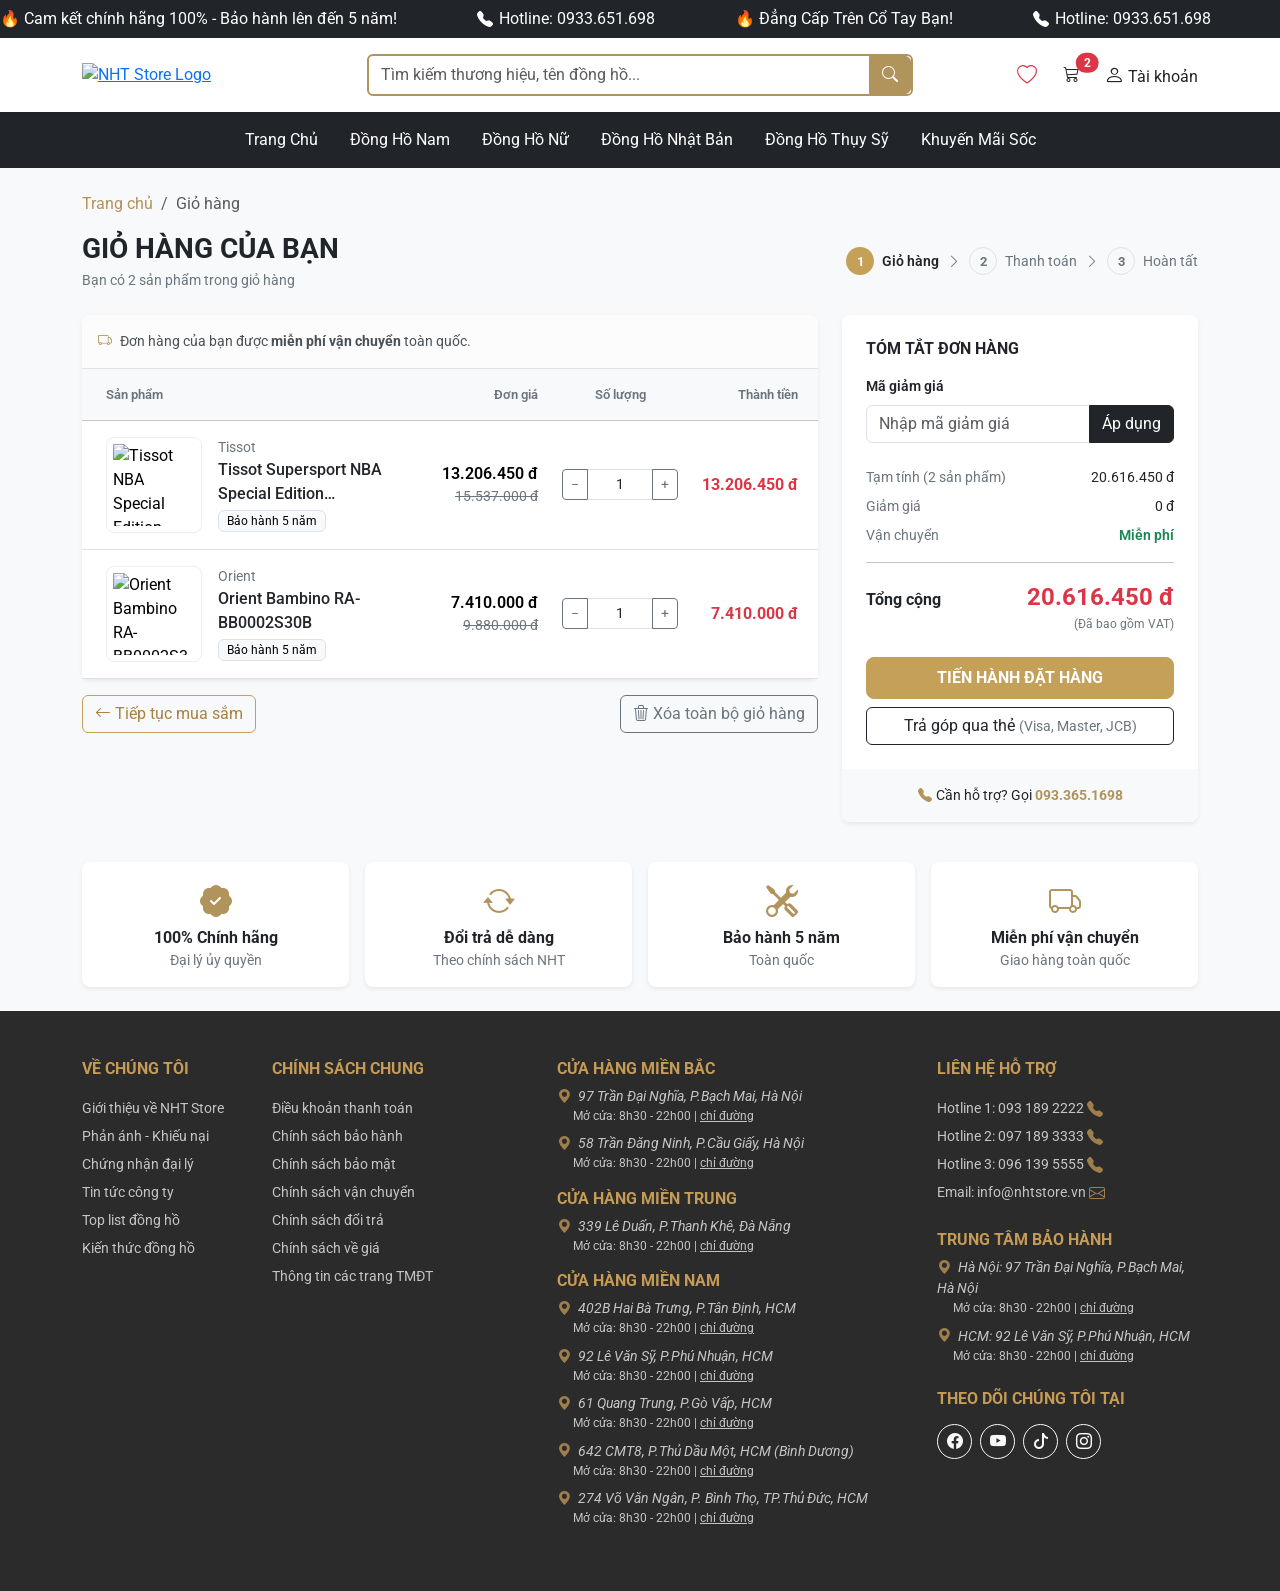
==== cart.html @ 2226ea88 "Add files via upload" ====
<!DOCTYPE html>
<html lang="vi">

<head>
    <meta charset="UTF-8">
    <meta name="viewport" content="width=device-width, initial-scale=1.0">
    <title>Giỏ hàng - NHT Store</title>
    <link href="https://cdn.jsdelivr.net/npm/bootstrap@5.3.3/dist/css/bootstrap.min.css" rel="stylesheet">
    <link href="https://cdn.jsdelivr.net/npm/bootstrap-icons@1.11.3/font/bootstrap-icons.min.css" rel="stylesheet">
    <link href="https://fonts.googleapis.com/css2?family=Roboto:wght@300;400;500;700&display=swap" rel="stylesheet">
    <link rel="stylesheet" href="style.css">
    <style>
        /* Ảnh sản phẩm trong giỏ */
        .cart-thumb {
            width: 96px;
            height: 96px;
            object-fit: contain;
            background: #fff;
            border: 1px solid #eee;
            border-radius: 8px;
            padding: 6px;
        }

        /* Tên sản phẩm (tối đa 2 dòng) */
        .cart-name {
            display: -webkit-box;
            -webkit-line-clamp: 2;
            -webkit-box-orient: vertical;
            overflow: hidden;
        }

        /* Bảng giỏ hàng */
        .cart-table th {
            font-size: 0.8rem;
            font-weight: 600;
            color: #6c757d;
            white-space: nowrap;
        }

        .cart-table td,
        /* Bảng giỏ hàng */
        .cart-table th {
            padding: 1rem 0.75rem;
        }

        /* Ô chọn số lượng */
        .qty-group {
            width: 116px;
        }

        /* Nút vàng đặc */
        .btn-gold-solid {
            background-color: #c5a059;
            border-color: #c5a059;
            color: #fff;
            font-weight: 700;
        }

        .btn-gold-solid:hover {
            background-color: #a9803d;
            border-color: #a9803d;
            color: #fff;
        }

        /* Nút viền vàng */
        .btn-outline-gold {
            border-color: #c5a059;
            color: #a9803d;
        }

        .btn-outline-gold:hover {
            background-color: #c5a059;
            border-color: #c5a059;
            color: #fff;
        }

        /* Khung tóm tắt đơn hàng */
        .summary-sticky {
            position: sticky;
            top: 100px;
        }

        /* Viền vàng khi focus ô nhập */
        .form-control:focus {
            border-color: #c5a059;
            box-shadow: 0 0 0 0.2rem rgba(197, 160, 89, 0.25);
        }

        /* Chấm số các bước đặt hàng */
        .step-dot {
            width: 28px;
            height: 28px;
            font-size: 0.8rem;
        }
    </style>
</head>

<body class="bg-light">

    <!-- TOP BAR -->
    <div class="bg-dark text-white overflow-hidden d-flex align-items-center marquee-wrapper fs-7 pt-3 pb-3 lh-1">
        <div class="marquee-track d-flex">
            <div class="marquee-content d-flex align-items-center flex-shrink-0 text-nowrap">
                <span class="d-inline-flex align-items-center">🔥 Cam kết chính hãng 100% - Bảo hành lên đến 5 năm!</span>
                <span class="d-inline-flex align-items-center"><i class="bi bi-telephone-fill"></i> Hotline: 0933.651.698</span>
            </div>
            <div class="marquee-content d-flex align-items-center flex-shrink-0 text-nowrap">
                <span class="d-inline-flex align-items-center">🔥 Đẳng Cấp Trên Cổ Tay Bạn!</span>
                <span class="d-inline-flex align-items-center"><i class="bi bi-telephone-fill"></i> Hotline: 0933.651.698</span>
            </div>
            <div class="marquee-content d-flex align-items-center flex-shrink-0 text-nowrap">
                <span class="d-inline-flex align-items-center">🔥 Cam kết chính hãng 100% - Bảo hành lên đến 5 năm!</span>
                <span class="d-inline-flex align-items-center"><i class="bi bi-telephone-fill"></i> Hotline: 0933.651.698</span>
            </div>
            <div class="marquee-content d-flex align-items-center flex-shrink-0 text-nowrap">
                <span class="d-inline-flex align-items-center">🔥 Đẳng Cấp Trên Cổ Tay Bạn!</span>
                <span class="d-inline-flex align-items-center"><i class="bi bi-telephone-fill"></i> Hotline: 0933.651.698</span>
            </div>
        </div>
    </div>

    <!-- NAVBAR -->
    <header class="bg-white shadow-sm sticky-top">
        <div class="container py-3">
            <div class="row align-items-center">
                <div class="col-lg-3 col-6">
                    <a href="index.html">
                        <img src="/Project MindX/images/logo.png" alt="NHT Store Logo" style="height: 64px;">
                    </a>
                </div>
                <div class="col-lg-6 d-none d-lg-block">
                    <div class="input-group search-box border border-2 rounded overflow-hidden">
                        <input type="text" class="form-control border-0 shadow-none" placeholder="Tìm kiếm thương hiệu, tên đồng hồ...">
                        <button class="btn btn-gold text-white" type="button"><i class="bi bi-search"></i></button>
                    </div>
                </div>
                <div class="col-lg-3 col-6 d-flex align-items-center justify-content-end gap-3">
                    <a href="wishlist.html" class="text-danger text-decoration-none d-none d-sm-inline"><i
                            class="bi bi-heart fs-5"></i></a>
                    <a href="cart.html"
                        class="btn position-relative d-flex align-items-center justify-content-center p-0"
                        style="width: 35px; height: 35px;">
                        <i class="bi bi-cart3"></i>
                        <span
                            class="position-absolute top-0 start-100 translate-middle mt-1 badge rounded-pill bg-danger">2</span>
                    </a>
                    <a href="login.html" class="text-dark text-decoration-none d-none d-sm-inline"><i
                            class="bi bi-person fs-5"></i> Tài khoản</a>
                </div>
            </div>
        </div>
    </header>

    <!-- NAVIGATION -->
    <nav class="navbar navbar-expand-lg navbar-dark bg-dark">
        <div class="container">
            <button class="navbar-toggler" type="button" data-bs-toggle="collapse" data-bs-target="#navbarNav">
                <span class="navbar-toggler-icon"></span>
            </button>
            <div class="collapse navbar-collapse" id="navbarNav">
                <ul class="navbar-nav mx-auto">
                    <li class="nav-item px-2"><a class="nav-link text-white" href="index.html">Trang Chủ</a></li>
                    <li class="nav-item px-2"><a class="nav-link text-white" href="#">Đồng Hồ Nam</a></li>
                    <li class="nav-item px-2"><a class="nav-link text-white" href="#">Đồng Hồ Nữ</a></li>
                    <li class="nav-item px-2"><a class="nav-link text-white" href="#">Đồng Hồ Nhật Bản</a></li>
                    <li class="nav-item px-2"><a class="nav-link text-white" href="#">Đồng Hồ Thụy Sỹ</a></li>
                    <li class="nav-item px-2"><a class="nav-link text-white" href="#">Khuyến Mãi Sốc</a></li>
                </ul>
            </div>
        </div>
    </nav>

    <!-- GIỎ HÀNG -->
    <main class="container my-4">

        <!-- đường dẫn trang -->
        <nav aria-label="breadcrumb">
            <ol class="breadcrumb small mb-3">
                <li class="breadcrumb-item"><a href="index.html" class="text-gold text-decoration-none">Trang chủ</a>
                </li>
                <li class="breadcrumb-item active" aria-current="page">Giỏ hàng</li>
            </ol>
        </nav>

        <!-- Tiêu đề + các bước -->
        <div class="d-flex flex-wrap align-items-center justify-content-between gap-3 mb-4">
            <div>
                <h1 class="h3 fw-bold text-uppercase mb-1">Giỏ hàng của bạn</h1>
                <div class="text-secondary small">Bạn có 2 sản phẩm trong giỏ hàng</div>
            </div>
            <div class="d-none d-md-flex align-items-center gap-2 small">
                <span class="step-dot rounded-circle d-inline-flex align-items-center justify-content-center text-white fw-bold"
                    style="background-color: #c5a059;">1</span>
                <span class="fw-semibold">Giỏ hàng</span>
                <i class="bi bi-chevron-right text-secondary"></i>
                <span class="step-dot rounded-circle d-inline-flex align-items-center justify-content-center bg-light border text-secondary fw-bold">2</span>
                <span class="text-secondary">Thanh toán</span>
                <i class="bi bi-chevron-right text-secondary"></i>
                <span class="step-dot rounded-circle d-inline-flex align-items-center justify-content-center bg-light border text-secondary fw-bold">3</span>
                <span class="text-secondary">Hoàn tất</span>
            </div>
        </div>

        <div class="row g-4">

            <!-- DANH SÁCH SẢN PHẨM -->
            <div class="col-lg-8">
                <div class="card border-0 shadow-sm rounded-3 mb-3">
                    <div class="alert alert-light border-0 border-bottom rounded-0 rounded-top-3 mb-0 small">
                        <i class="bi bi-truck me-2 text-gold"></i>Đơn hàng của bạn được <strong>miễn phí vận
                            chuyển</strong> toàn quốc.
                    </div>

                    <div class="table-responsive">
                        <table class="table cart-table align-middle mb-0">
                            <thead class="table-light">
                                <tr>
                                    <th scope="col" class="ps-4">Sản phẩm</th>
                                    <th scope="col" class="text-end">Đơn giá</th>
                                    <th scope="col" class="text-center">Số lượng</th>
                                    <th scope="col" class="text-end">Thành tiền</th>
                                    <th scope="col" class="pe-4"></th>
                                </tr>
                            </thead>
                            <tbody>
                                <!-- Sản phẩm 1 -->
                                <tr>
                                    <td class="ps-4">
                                        <div class="d-flex align-items-center gap-3">
                                            <img src="https://www.tissotwatches.com/dw/image/v2/BKKD_PRD/on/demandware.static/-/Sites-Tissot-Catalogue/default/dw7ae57530/product-pictures/280924a1-358f-4f8b-ae0d-6124ebbf2cde_T125-617-37-067-00_shadow.png?sm=fit&sw=1680&sh=1680,gravity=center"
                                                class="cart-thumb flex-shrink-0" alt="Tissot NBA Special Edition">
                                            <div style="min-width: 200px;">
                                                <div class="small text-secondary">Tissot</div>
                                                <a href="detail.html"
                                                    class="cart-name fw-medium text-dark text-decoration-none">Tissot
                                                    Supersport NBA Special Edition T125.617.37.067.00</a>
                                                <span class="badge text-bg-light border fw-normal mt-1">Bảo hành 5
                                                    năm</span>
                                            </div>
                                        </div>
                                    </td>
                                    <td class="text-end text-nowrap">
                                        <div class="fw-semibold">13.206.450 đ</div>
                                        <div class="small text-secondary text-decoration-line-through">15.537.000 đ
                                        </div>
                                    </td>
                                    <td class="text-center">
                                        <div class="input-group input-group-sm qty-group mx-auto">
                                            <button class="btn btn-outline-secondary" type="button"
                                                aria-label="Giảm">−</button>
                                            <input type="text" class="form-control text-center" value="1"
                                                aria-label="Số lượng">
                                            <button class="btn btn-outline-secondary" type="button"
                                                aria-label="Tăng">+</button>
                                        </div>
                                    </td>
                                    <td class="text-end fw-bold text-danger text-nowrap">13.206.450 đ</td>
                                    <td class="text-end pe-4">
                                        <button type="button" class="btn btn-sm btn-light text-danger"
                                            aria-label="Xóa sản phẩm"><i class="bi bi-trash3"></i></button>
                                    </td>
                                </tr>

                                <!-- Sản phẩm 2 -->
                                <tr>
                                    <td class="ps-4">
                                        <div class="d-flex align-items-center gap-3">
                                            <img src="https://i.pinimg.com/1200x/a5/2c/ca/a52cca3d50e62620e84d3a9be76e476d.jpg"
                                                class="cart-thumb flex-shrink-0" alt="Orient Bambino RA-BB0002S30B">
                                            <div style="min-width: 200px;">
                                                <div class="small text-secondary">Orient</div>
                                                <a href="#"
                                                    class="cart-name fw-medium text-dark text-decoration-none">Orient
                                                    Bambino RA-BB0002S30B</a>
                                                <span class="badge text-bg-light border fw-normal mt-1">Bảo hành 5
                                                    năm</span>
                                            </div>
                                        </div>
                                    </td>
                                    <td class="text-end text-nowrap">
                                        <div class="fw-semibold">7.410.000 đ</div>
                                        <div class="small text-secondary text-decoration-line-through">9.880.000 đ
                                        </div>
                                    </td>
                                    <td class="text-center">
                                        <div class="input-group input-group-sm qty-group mx-auto">
                                            <button class="btn btn-outline-secondary" type="button"
                                                aria-label="Giảm">−</button>
                                            <input type="text" class="form-control text-center" value="1"
                                                aria-label="Số lượng">
                                            <button class="btn btn-outline-secondary" type="button"
                                                aria-label="Tăng">+</button>
                                        </div>
                                    </td>
                                    <td class="text-end fw-bold text-danger text-nowrap">7.410.000 đ</td>
                                    <td class="text-end pe-4">
                                        <button type="button" class="btn btn-sm btn-light text-danger"
                                            aria-label="Xóa sản phẩm"><i class="bi bi-trash3"></i></button>
                                    </td>
                                </tr>
                            </tbody>
                        </table>
                    </div>
                </div>

                <div class="d-flex flex-wrap justify-content-between gap-2">
                    <a href="index.html" class="btn btn-outline-gold"><i class="bi bi-arrow-left me-1"></i>Tiếp tục mua
                        sắm</a>
                    <button type="button" class="btn btn-outline-secondary"><i class="bi bi-trash3 me-1"></i>Xóa toàn
                        bộ giỏ hàng</button>
                </div>
            </div>

            <!-- TÓM TẮT ĐƠN HÀNG -->
            <div class="col-lg-4">
                <div class="card border-0 shadow-sm rounded-3 summary-sticky">
                    <div class="card-body p-4">
                        <h2 class="h6 fw-bold text-uppercase mb-3">Tóm tắt đơn hàng</h2>

                        <label for="coupon" class="form-label small fw-semibold">Mã giảm giá</label>
                        <div class="input-group mb-4">
                            <input type="text" id="coupon" class="form-control" placeholder="Nhập mã giảm giá">
                            <button class="btn btn-dark" type="button">Áp dụng</button>
                        </div>

                        <div class="d-flex justify-content-between small mb-2">
                            <span class="text-secondary">Tạm tính (2 sản phẩm)</span>
                            <span>20.616.450 đ</span>
                        </div>
                        <div class="d-flex justify-content-between small mb-2">
                            <span class="text-secondary">Giảm giá</span>
                            <span>0 đ</span>
                        </div>
                        <div class="d-flex justify-content-between small mb-3">
                            <span class="text-secondary">Vận chuyển</span>
                            <span class="text-success fw-semibold">Miễn phí</span>
                        </div>

                        <hr class="my-3">

                        <div class="d-flex justify-content-between align-items-baseline">
                            <span class="fw-bold">Tổng cộng</span>
                            <span class="fs-4 fw-bold text-danger">20.616.450 đ</span>
                        </div>
                        <div class="text-secondary text-end mb-4" style="font-size: 0.75rem;">(Đã bao gồm VAT)</div>

                        <div class="d-grid gap-2">
                            <a href="#" class="btn btn-gold-solid btn-lg fs-6 text-uppercase">Tiến hành đặt hàng</a>
                            <button type="button" class="btn btn-outline-dark">
                                Trả góp qua thẻ <span class="text-secondary small">(Visa, Master, JCB)</span>
                            </button>
                        </div>
                    </div>
                    <div class="card-footer bg-light border-0 text-center small py-3 rounded-bottom-3">
                        <i class="bi bi-telephone-fill text-gold me-1"></i>Cần hỗ trợ? Gọi
                        <strong class="text-gold">093.365.1698</strong>
                    </div>
                </div>
            </div>
        </div>

        <!-- CAM KẾT -->
        <div class="row row-cols-2 row-cols-lg-4 g-3 mt-4 text-center">
            <div class="col">
                <div class="bg-white shadow-sm rounded-3 p-3 h-100">
                    <i class="bi bi-patch-check-fill text-gold fs-2"></i>
                    <div class="fw-bold">100% Chính hãng</div>
                    <div class="small text-secondary">Đại lý ủy quyền</div>
                </div>
            </div>
            <div class="col">
                <div class="bg-white shadow-sm rounded-3 p-3 h-100">
                    <i class="bi bi-arrow-repeat text-gold fs-2"></i>
                    <div class="fw-bold">Đổi trả dễ dàng</div>
                    <div class="small text-secondary">Theo chính sách NHT</div>
                </div>
            </div>
            <div class="col">
                <div class="bg-white shadow-sm rounded-3 p-3 h-100">
                    <i class="bi bi-tools text-gold fs-2"></i>
                    <div class="fw-bold">Bảo hành 5 năm</div>
                    <div class="small text-secondary">Toàn quốc</div>
                </div>
            </div>
            <div class="col">
                <div class="bg-white shadow-sm rounded-3 p-3 h-100">
                    <i class="bi bi-truck text-gold fs-2"></i>
                    <div class="fw-bold">Miễn phí vận chuyển</div>
                    <div class="small text-secondary">Giao hàng toàn quốc</div>
                </div>
            </div>
        </div>
    </main>

    <!-- FOOTER -->
    <footer class="text-light py-5 small" style="background-color: #2b2b2b !important;">
        <div class="container">
            <div class="row g-4">

                <!-- Về chúng tôi -->
                <div class="col-lg-2 col-md-4">
                    <h6 class="fw-bold text-uppercase mb-3 text-warning">VỀ CHÚNG TÔI</h6>
                    <ul class="list-unstyled lh-lg opacity-75">
                        <li><a href="#" class="text-light text-decoration-none">Giới thiệu về NHT Store</a></li>
                        <li><a href="#" class="text-light text-decoration-none">Phản ánh - Khiếu nại</a></li>
                        <li><a href="#" class="text-light text-decoration-none">Chứng nhận đại lý</a></li>
                        <li><a href="#" class="text-light text-decoration-none">Tin tức công ty</a></li>
                        <li><a href="#" class="text-light text-decoration-none">Top list đồng hồ</a></li>
                        <li><a href="#" class="text-light text-decoration-none">Kiến thức đồng hồ</a></li>
                    </ul>
                </div>

                <!-- Chính sách chung -->
                <div class="col-lg-3 col-md-4">
                    <h6 class="fw-bold text-uppercase mb-3 text-warning">CHÍNH SÁCH CHUNG</h6>
                    <ul class="list-unstyled lh-lg opacity-75">
                        <li><a href="#" class="text-light text-decoration-none">Điều khoản thanh toán</a></li>
                        <li><a href="#" class="text-light text-decoration-none">Chính sách bảo hành</a></li>
                        <li><a href="#" class="text-light text-decoration-none">Chính sách bảo mật</a></li>
                        <li><a href="#" class="text-light text-decoration-none">Chính sách vận chuyển</a></li>
                        <li><a href="#" class="text-light text-decoration-none">Chính sách đổi trả</a></li>
                        <li><a href="#" class="text-light text-decoration-none">Chính sách về giá</a></li>
                        <li><a href="#" class="text-light text-decoration-none">Thông tin các trang TMĐT</a></li>
                    </ul>
                </div>

                <!-- Hệ thống cửa hàng -->
                <div class="col-lg-4 col-md-4">
                    <!-- Miền Bắc -->
                    <h6 class="fw-bold text-uppercase mb-2 text-warning">CỬA HÀNG MIỀN BẮC</h6>
                    <ul class="list-unstyled opacity-75 mb-3">
                        <li class="mb-2">
                            <i class="bi bi-geo-alt-fill me-1 text-warning"></i>
                            <span class="fst-italic">97 Trần Đại Nghĩa, P.Bạch Mai, Hà Nội</span>
                            <div class="small text-light ms-3">Mở cửa: 8h30 - 22h00 | <a href="#" class="text-light">chỉ
                                    đường</a></div>
                        </li>
                        <li class="mb-2">
                            <i class="bi bi-geo-alt-fill me-1 text-warning"></i>
                            <span class="fst-italic">58 Trần Đăng Ninh, P.Cầu Giấy, Hà Nội</span>
                            <div class="small text-light ms-3">Mở cửa: 8h30 - 22h00 | <a href="#" class="text-light">chỉ
                                    đường</a></div>
                        </li>
                    </ul>

                    <!-- Miền Trung -->
                    <h6 class="fw-bold text-uppercase mb-2 text-warning">CỬA HÀNG MIỀN TRUNG</h6>
                    <ul class="list-unstyled opacity-75 mb-3">
                        <li class="mb-2">
                            <i class="bi bi-geo-alt-fill me-1 text-warning"></i>
                            <span class="fst-italic">339 Lê Duẩn, P.Thanh Khê, Đà Nẵng</span>
                            <div class="small text-light ms-3">Mở cửa: 8h30 - 22h00 | <a href="#" class="text-light">chỉ
                                    đường</a></div>
                        </li>
                    </ul>

                    <!-- Miền Nam -->
                    <h6 class="fw-bold text-uppercase mb-2 text-warning">CỬA HÀNG MIỀN NAM</h6>
                    <ul class="list-unstyled opacity-75">
                        <li class="mb-2">
                            <i class="bi bi-geo-alt-fill me-1 text-warning"></i>
                            <span class="fst-italic">402B Hai Bà Trưng, P.Tân Định, HCM</span>
                            <div class="small text-light ms-3">Mở cửa: 8h30 - 22h00 | <a href="#" class="text-light">chỉ
                                    đường</a></div>
                        </li>
                        <li class="mb-2">
                            <i class="bi bi-geo-alt-fill me-1 text-warning"></i>
                            <span class="fst-italic">92 Lê Văn Sỹ, P.Phú Nhuận, HCM</span>
                            <div class="small text-light ms-3">Mở cửa: 8h30 - 22h00 | <a href="#" class="text-light">chỉ
                                    đường</a></div>
                        </li>
                        <li class="mb-2">
                            <i class="bi bi-geo-alt-fill me-1 text-warning"></i>
                            <span class="fst-italic">61 Quang Trung, P.Gò Vấp, HCM</span>
                            <div class="small text-light ms-3">Mở cửa: 8h30 - 22h00 | <a href="#" class="text-light">chỉ
                                    đường</a></div>
                        </li>
                        <li class="mb-2">
                            <i class="bi bi-geo-alt-fill me-1 text-warning"></i>
                            <span class="fst-italic">642 CMT8, P.Thủ Dầu Một, HCM (Bình Dương)</span>
                            <div class="small text-light ms-3">Mở cửa: 8h30 - 22h00 | <a href="#" class="text-light">chỉ
                                    đường</a></div>
                        </li>
                        <li class="mb-2">
                            <i class="bi bi-geo-alt-fill me-1 text-warning"></i>
                            <span class="fst-italic">274 Võ Văn Ngân, P. Bình Thọ, TP.Thủ Đức, HCM</span>
                            <div class="small text-light ms-3">Mở cửa: 8h30 - 22h00 | <a href="#" class="text-light">chỉ
                                    đường</a></div>
                        </li>
                    </ul>
                </div>

                <!-- Liên hệ & Trung tâm bảo hành -->
                <div class="col-lg-3 col-md-12">
                    <!-- Hotline -->
                    <h6 class="fw-bold text-uppercase mb-3 text-warning">LIÊN HỆ HỖ TRỢ</h6>
                    <div class="opacity-75 mb-4 lh-lg">
                        Hotline 1: 093 189 2222 <svg xmlns="http://www.w3.org/2000/svg" width="16" height="16"
                            fill="currentColor" class="bi bi-telephone-fill text-warning"
                            viewBox="0 0 16 16">
                            <path fill-rule="evenodd"
                                d="M1.885.511a1.745 1.745 0 0 1 2.61.163L6.29 2.98c.329.423.445.974.315 1.494l-.547 2.19a.68.68 0 0 0 .178.643l2.457 2.457a.68.68 0 0 0 .644.178l2.189-.547a1.75 1.75 0 0 1 1.494.315l2.306 1.794c.829.645.905 1.87.163 2.611l-1.034 1.034c-.74.74-1.846 1.065-2.877.702a18.6 18.6 0 0 1-7.01-4.42 18.6 18.6 0 0 1-4.42-7.009c-.362-1.03-.037-2.137.703-2.877z" />
                        </svg><br>
                        Hotline 2: 097 189 3333 <svg xmlns="http://www.w3.org/2000/svg" width="16" height="16"
                            fill="currentColor" class="bi bi-telephone-fill text-warning"
                            viewBox="0 0 16 16">
                            <path fill-rule="evenodd"
                                d="M1.885.511a1.745 1.745 0 0 1 2.61.163L6.29 2.98c.329.423.445.974.315 1.494l-.547 2.19a.68.68 0 0 0 .178.643l2.457 2.457a.68.68 0 0 0 .644.178l2.189-.547a1.75 1.75 0 0 1 1.494.315l2.306 1.794c.829.645.905 1.87.163 2.611l-1.034 1.034c-.74.74-1.846 1.065-2.877.702a18.6 18.6 0 0 1-7.01-4.42 18.6 18.6 0 0 1-4.42-7.009c-.362-1.03-.037-2.137.703-2.877z" />
                        </svg><br>
                        Hotline 3: 096 139 5555 <svg xmlns="http://www.w3.org/2000/svg" width="16" height="16"
                            fill="currentColor" class="bi bi-telephone-fill text-warning"
                            viewBox="0 0 16 16">
                            <path fill-rule="evenodd"
                                d="M1.885.511a1.745 1.745 0 0 1 2.61.163L6.29 2.98c.329.423.445.974.315 1.494l-.547 2.19a.68.68 0 0 0 .178.643l2.457 2.457a.68.68 0 0 0 .644.178l2.189-.547a1.75 1.75 0 0 1 1.494.315l2.306 1.794c.829.645.905 1.87.163 2.611l-1.034 1.034c-.74.74-1.846 1.065-2.877.702a18.6 18.6 0 0 1-7.01-4.42 18.6 18.6 0 0 1-4.42-7.009c-.362-1.03-.037-2.137.703-2.877z" />
                        </svg><br>
                        Email: info@nhtstore.vn <svg xmlns="http://www.w3.org/2000/svg" width="16" height="16"
                            fill="currentColor" class="bi bi-envelope text-warning" viewBox="0 0 16 16">
                            <path
                                d="M0 4a2 2 0 0 1 2-2h12a2 2 0 0 1 2 2v8a2 2 0 0 1-2 2H2a2 2 0 0 1-2-2zm2-1a1 1 0 0 0-1 1v.217l7 4.2 7-4.2V4a1 1 0 0 0-1-1zm13 2.383-4.708 2.825L15 11.105zm-.034 6.876-5.64-3.471L8 9.583l-1.326-.795-5.64 3.47A1 1 0 0 0 2 13h12a1 1 0 0 0 .966-.741M1 11.105l4.708-2.897L1 5.383z" />
                        </svg>
                    </div>

                    <!-- Trung tâm bảo hành -->
                    <h6 class="fw-bold text-uppercase mb-2 text-warning">TRUNG TÂM BẢO HÀNH</h6>
                    <ul class="list-unstyled opacity-75 mb-4">
                        <li class="mb-2">
                            <i class="bi bi-geo-alt-fill me-1 text-warning"></i>
                            <span class="fst-italic">Hà Nội: 97 Trần Đại Nghĩa, P.Bạch Mai, Hà Nội</span>
                            <div class="small text-light ms-3">Mở cửa: 8h30 - 22h00 | <a href="#" class="text-light">chỉ
                                    đường</a></div>
                        </li>
                        <li class="mb-2">
                            <i class="bi bi-geo-alt-fill me-1 text-warning"></i>
                            <span class="fst-italic">HCM: 92 Lê Văn Sỹ, P.Phú Nhuận, HCM</span>
                            <div class="small text-light ms-3">Mở cửa: 8h30 - 22h00 | <a href="#" class="text-light">chỉ
                                    đường</a></div>
                        </li>
                    </ul>

                    <!-- Theo dõi chúng tôi -->
                    <h6 class="fw-bold text-uppercase mb-3 text-warning">THEO DÕI CHÚNG TÔI TẠI</h6>
                    <div class="d-flex gap-2 mb-4">
                        <a href="#"
                            class="btn btn-outline-light rounded-circle d-flex align-items-center justify-content-center p-0"
                            style="width: 35px; height: 35px;"><i class="bi bi-facebook"></i></a>
                        <a href="#"
                            class="btn btn-outline-light rounded-circle d-flex align-items-center justify-content-center p-0"
                            style="width: 35px; height: 35px;"><i class="bi bi-youtube"></i></a>
                        <a href="#"
                            class="btn btn-outline-light rounded-circle d-flex align-items-center justify-content-center p-0"
                            style="width: 35px; height: 35px;"><i class="bi bi-tiktok"></i></a>
                        <a href="#"
                            class="btn btn-outline-light rounded-circle d-flex align-items-center justify-content-center p-0"
                            style="width: 35px; height: 35px;"><i class="bi bi-instagram"></i></a>
                    </div>
                </div>
            </div>
        </div>
    </footer>

    <script src="https://cdn.jsdelivr.net/npm/bootstrap@5.3.3/dist/js/bootstrap.bundle.min.js"></script>
</body>

</html>
---- style.css ----
/* BIẾN MÀU & FONT*/
:root {
    --bs-body-font-family: 'Roboto', sans-serif;
    --bs-warning-rgb: 198, 155, 86; 
}

/* NÚT VÀNG (dùng cùng class .btn) */
.btn-gold {
    --bs-btn-color: #fff;
    --bs-btn-bg: #b1935c;
    --bs-btn-border-color: #b1935c;
    --bs-btn-hover-color: #fff;
    --bs-btn-hover-bg: #9a7d4a;
    --bs-btn-hover-border-color: #9a7d4a;
    --bs-btn-active-color: #fff;
    --bs-btn-active-bg: #9a7d4a;
    --bs-btn-active-border-color: #9a7d4a;
}

/* Ô TÌM KIẾM TRÊN HEADER */
.search-box {
    --bs-border-color: #b1935c;
}

/* THANH THÔNG BÁO CHẠY (MARQUEE) */
.marquee-wrapper {
    height: 38px;
}

.marquee-track {
    width: max-content;
    animation: marquee-scroll 25s linear infinite;
}

.marquee-track:hover {
    animation-play-state: paused;
}

.marquee-content span {
    padding-right: 80px;
}

.marquee-content i {
    margin-right: 6px;
}

@keyframes marquee-scroll {
    0% {
        transform: translateX(0);
    }

    100% {
        transform: translateX(-50%);
    }
}

/* CUỘN TỚI MỤC SẢN PHẨM NỔI BẬT */
main#san-pham-noi-bat {
    scroll-margin-top:
        80px;
}

/* THƯƠNG HIỆU NỔI BẬT (thẻ + logo) */
.brand-card {
    --bs-border-color: #e5e5e5;
    height: 80px;
    transition: all 0.3s ease;
}

.brand-logo {
    max-height: 40px;
    max-width: 85%;
    filter: grayscale(20%);
    transition: all 0.3s ease;
}

.brand-card:hover {
    transform: translateY(-3px);
    --bs-border-color: #b1935c;
    box-shadow: 0 4px 12px rgba(177, 147, 92, 0.2) !important;
}

.brand-card:hover .brand-logo {
    filter: grayscale(0%);
    transform: scale(1.05);
}

/* TIỆN ÍCH CHỮ (chữ đậm, màu vàng) */
.text-dam {
    font-weight: 900 !important;
    -webkit-text-stroke: 1px currentColor;
}

.text-gold {
    color: #b1935c !important;
}

/* BANNER SLIDER: CHẤM CHỈ SỐ */
.carousel-indicators [data-bs-target] {
    width: 10px;
    height: 10px;
    border-radius: 50%;
    margin: 0 4px;
    background-color: #ffffff;
    opacity: 0.6;
}

.carousel-indicators .active {
    opacity: 1;
    background-color: #b1935c;
}

/* TIÊU ĐỀ MỤC SẢN PHẨM NỔI BẬT */
.section-main-title {
    font-size: 22px;
    letter-spacing: 0.5px;
}

.title-underline {
    width: 60px;
    height: 3px;
    background-color: #c5a059;
    margin-top: 8px;
}

/* SLIDER SẢN PHẨM (cuộn ngang, scroll-snap) */
.product-slider-container {
    scroll-behavior: smooth;
    scroll-snap-type: x mandatory;
    scrollbar-width: none;
}

.product-slider-container::-webkit-scrollbar {
    display: none;
}

.slider-page {
    scroll-snap-align: start;
}

/* THẺ SẢN PHẨM (ảnh, tiêu đề, giá) */
.luxury-card {
    --bs-border-color: #eee;
    transition: all 0.3s ease;
}

.luxury-card:hover {
    transform: translateY(-5px);
    box-shadow: 0 10px 20px rgba(0, 0, 0, 0.08) !important;
    --bs-border-color: #c5a059;
}

.product-img {
    height: 140px;
    transition: transform 0.3s ease;
}

.luxury-card:hover .product-img {
    transform: scale(1.05);
}

.product-title {
    font-size: 13px;
    height: 38px;
    display: -webkit-box;
    -webkit-line-clamp: 2;
    -webkit-box-orient: vertical;
}

/* NÚT MŨI TÊN TRÁI/PHẢI CỦA SLIDER */
.slider-nav-btn {
    width: 45px;
    height: 45px;
    background-color: #ffffff;
    border: 1px solid #e0e0e0;
    border-radius: 50%;
    color: #333;
    z-index: 10;
    transition: all 0.2s ease-in-out;
}

.slider-nav-btn:hover {
    background-color: #c5a059;
    border-color: #c5a059;
    color: #fff;
    transform: translateY(-50%) scale(1.1);
}

.prev-btn {
    left: -20px !important;
}

.next-btn {
    right: -20px !important;
}

/* TAB LỌC SẢN PHẨM (Nổi bật / Nam / Nữ) */
.nav-pills .nav-link {
    color: #333;
    background-color: #f8f9fa;
    border: 1px solid #dee2e6;
    transition: all 0.3s ease;
}

.nav-pills .nav-link.active {
    background-color: #c5a059 !important;
    border-color: #c5a059 !important;
    color: #fff !important;
}

/* BANNER HERO */
#nhtBannerCarousel {
    max-height: 600px;
}

.hero-banner-img {
    height: 400px;
}

/* RESPONSIVE: banner trên màn hình nhỏ */
@media (max-width: 768px) {

    #nhtBannerCarousel,
    .hero-banner-img {
        height: 220px;
    }
}

/* RESPONSIVE: ô tìm kiếm xuống hàng riêng (dưới lg) */
@media (max-width: 991.98px) {
    header .col-lg-6.d-none {
        display: block !important;
        order: 3;
        width: 100%;
        margin-top: 12px;
    }
}

/* RESPONSIVE: nút Tài khoản trên điện thoại (dưới sm) */
@media (max-width: 575.98px) {
    header .col-lg-3.text-end>a.d-none {
        display: inline-block !important;
        margin-right: 0.75rem !important;
        font-size: 14px;
        white-space: nowrap;
    }
}
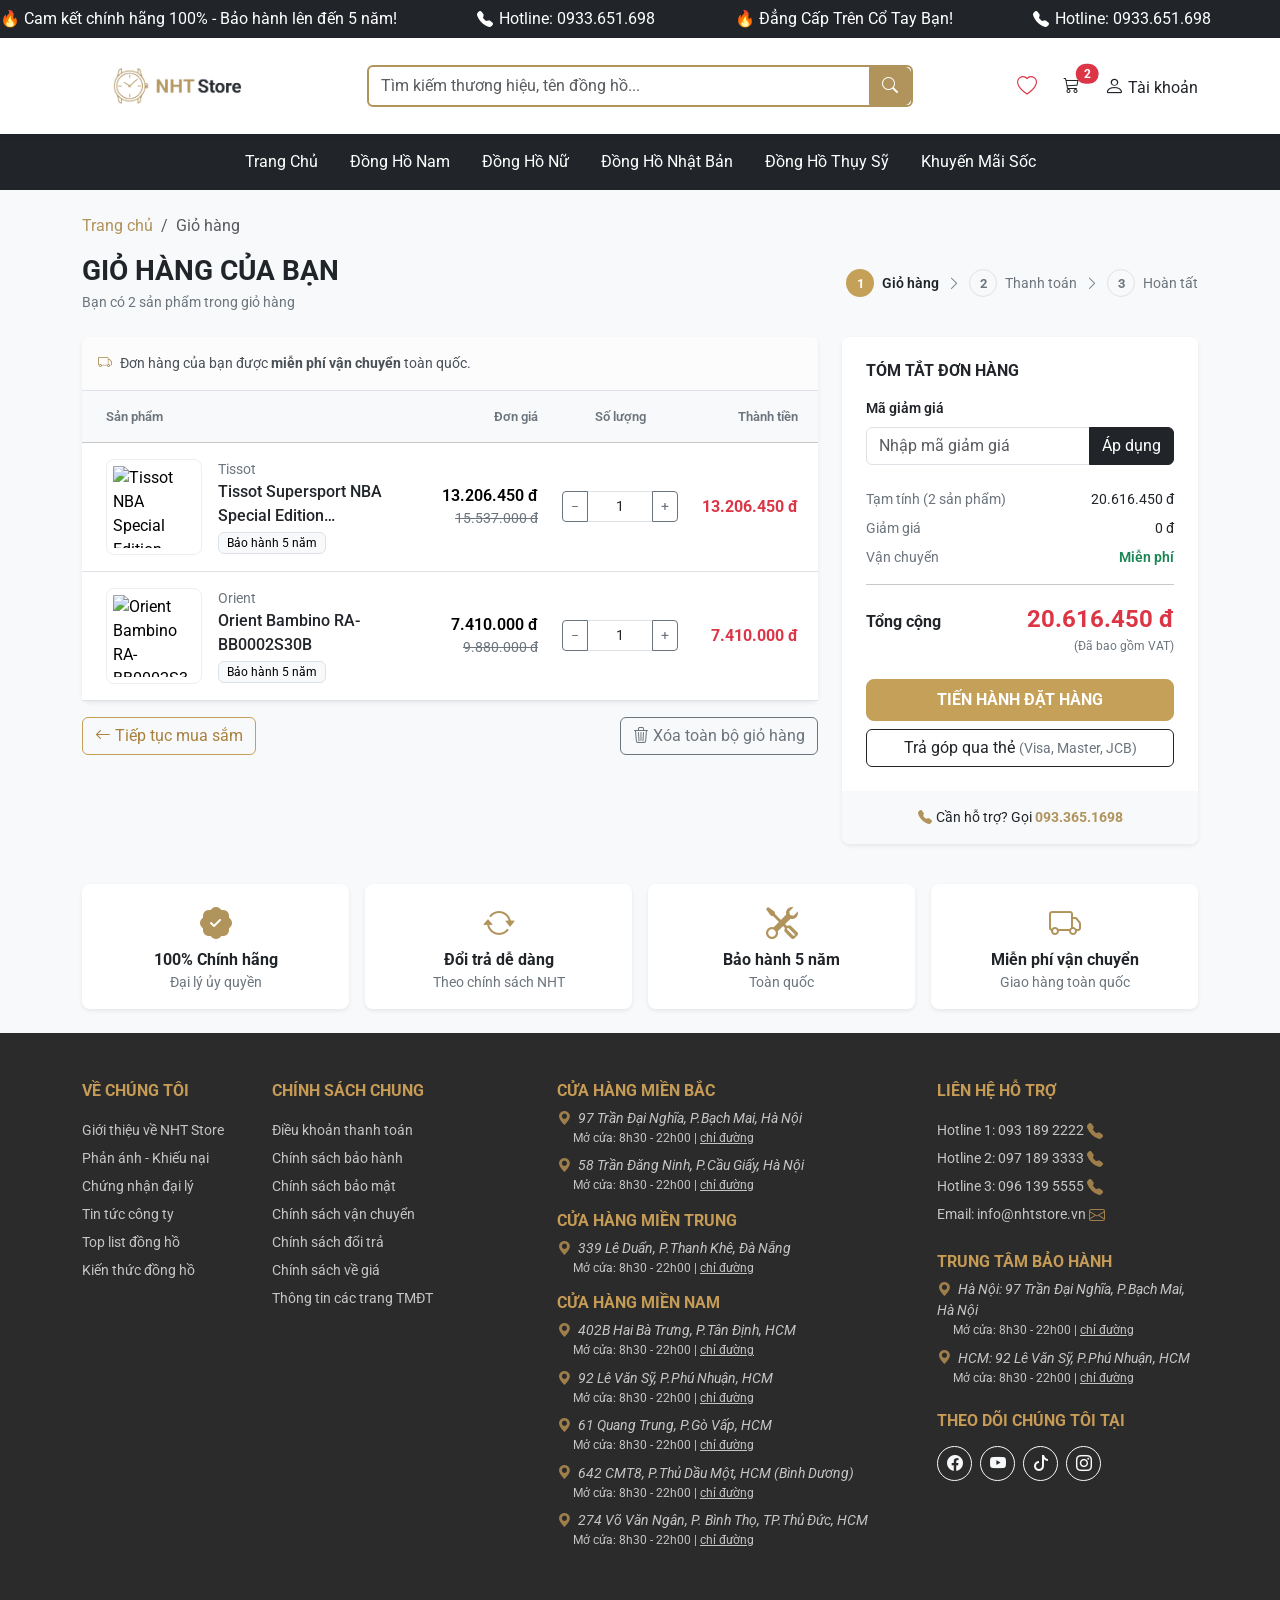
==== commit c6919fb4: "Update cart.html" ====
--- a/cart.html
+++ b/cart.html
@@ -125,7 +125,7 @@
             <div class="row align-items-center">
                 <div class="col-lg-3 col-6">
                     <a href="index.html">
-                        <img src="/Project MindX/images/logo.png" alt="NHT Store Logo" style="height: 64px;">
+                        <img src="./images/logo.png" alt="NHT Store Logo" style="height: 64px;">
                     </a>
                 </div>
                 <div class="col-lg-6 d-none d-lg-block">
@@ -561,4 +561,4 @@
     <script src="https://cdn.jsdelivr.net/npm/bootstrap@5.3.3/dist/js/bootstrap.bundle.min.js"></script>
 </body>
 
-</html>+</html>
